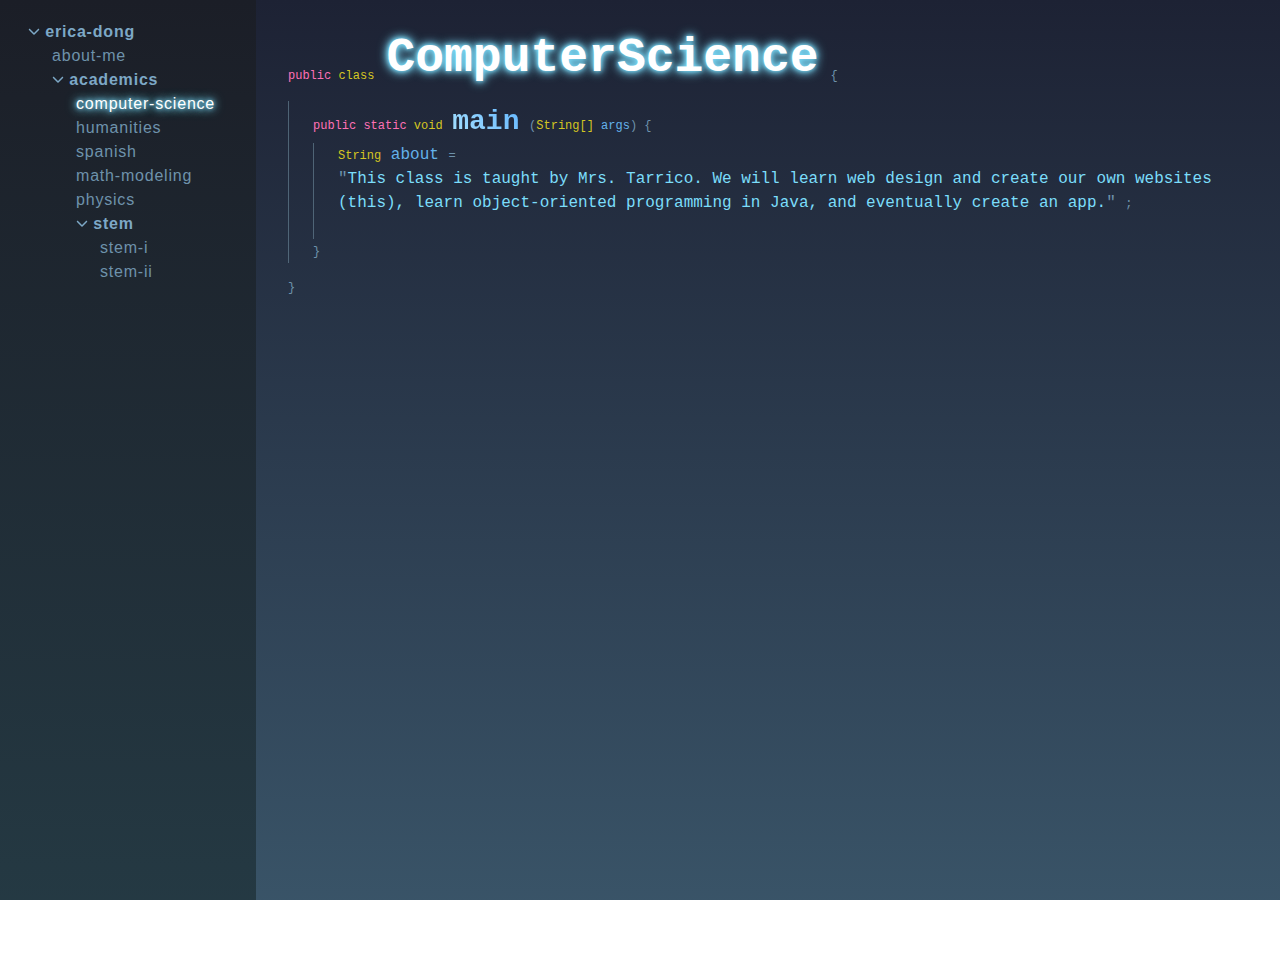
==== public/views/cs.html @ 5c512096 "Finish the whole thing (my commit discipline is immaculate)" ====
<!DOCTYPE html>
<html lang="en">
<head>
    <meta charset="UTF-8">
    <meta name="viewport" content="width=device-width, initial-scale=1.0">
    <title>CS | Erica Dong</title>
    <link rel="stylesheet" href="../styles/styles.css">
    <script src="../js/script.js" defer></script>

    <link rel="apple-touch-icon" sizes="180x180" href="../favicon_io/apple-touch-icon.png">
    <link rel="icon" type="image/png" sizes="32x32" href="../favicon_io/favicon-32x32.png">
    <link rel="icon" type="image/png" sizes="16x16" href="../favicon_io/favicon-16x16.png">
    <link rel="manifest" href="../favicon_io/site.webmanifest">
</head>
<body>
    <div class="sidebar">
        <button type="button" class="close">
            <svg xmlns="http://www.w3.org/2000/svg" viewBox="0 0 384 512"><!--! Font Awesome Free 6.4.2 by @fontawesome - https://fontawesome.com License - https://fontawesome.com/license (Commercial License) Copyright 2023 Fonticons, Inc. --><path d="M342.6 150.6c12.5-12.5 12.5-32.8 0-45.3s-32.8-12.5-45.3 0L192 210.7 86.6 105.4c-12.5-12.5-32.8-12.5-45.3 0s-12.5 32.8 0 45.3L146.7 256 41.4 361.4c-12.5 12.5-12.5 32.8 0 45.3s32.8 12.5 45.3 0L192 301.3 297.4 406.6c12.5 12.5 32.8 12.5 45.3 0s12.5-32.8 0-45.3L237.3 256 342.6 150.6z"/></svg>
        </button>
        
        <ul>
            <li class="main-header">
                <button type="button" class="link-button drop-trigger">
                    <span class="before">
                        <svg xmlns="http://www.w3.org/2000/svg" height="1em" viewBox="0 0 512 512"><!--! Font Awesome Free 6.4.2 by @fontawesome - https://fontawesome.com License - https://fontawesome.com/license (Commercial License) Copyright 2023 Fonticons, Inc. --><path d="M233.4 406.6c12.5 12.5 32.8 12.5 45.3 0l192-192c12.5-12.5 12.5-32.8 0-45.3s-32.8-12.5-45.3 0L256 338.7 86.6 169.4c-12.5-12.5-32.8-12.5-45.3 0s-12.5 32.8 0 45.3l192 192z"/></svg>
                    </span> 
                    <span>erica-dong</span>
                </button>
            </li>

            <li class="indented target">
                <ul>
                    <li>
                        <a href="../post-anim.html">
                            about-me
                        </a>
                    </li>
                    <li class="main-header">
                        <button type="button" class="link-button drop-trigger">
                            <span class="before">
                                <svg xmlns="http://www.w3.org/2000/svg" height="1em" viewBox="0 0 512 512"><!--! Font Awesome Free 6.4.2 by @fontawesome - https://fontawesome.com License - https://fontawesome.com/license (Commercial License) Copyright 2023 Fonticons, Inc. --><path d="M233.4 406.6c12.5 12.5 32.8 12.5 45.3 0l192-192c12.5-12.5 12.5-32.8 0-45.3s-32.8-12.5-45.3 0L256 338.7 86.6 169.4c-12.5-12.5-32.8-12.5-45.3 0s-12.5 32.8 0 45.3l192 192z"/></svg>
                            </span> 
                            <span>academics</span>
                        </button>
                    </li>
                    <li class="indented target">
                        <ul>
                            <li>
                                <a href="../views/cs.html" class="glow">
                                    computer-science
                                </a>
                            </li>
                            <li>
                                <a href="../views/hum.html">
                                    humanities
                                </a>
                            </li>
                            <li>
                                <a href="../views/lang.html">
                                    spanish
                                </a>
                            </li>
                            <li>
                                <a href="../views/math.html">
                                    math-modeling
                                </a>
                            </li>
                            <li>
                                <a href="../views/physics.html">
                                    physics
                                </a>
                            </li>
                            <li>
                                <ul>

                                </ul>
                            </li>

                            <li class="main-header">
                                <button type="button" class="link-button drop-trigger">
                                    <span class="before">
                                        <svg xmlns="http://www.w3.org/2000/svg" height="1em" viewBox="0 0 512 512"><!--! Font Awesome Free 6.4.2 by @fontawesome - https://fontawesome.com License - https://fontawesome.com/license (Commercial License) Copyright 2023 Fonticons, Inc. --><path d="M233.4 406.6c12.5 12.5 32.8 12.5 45.3 0l192-192c12.5-12.5 12.5-32.8 0-45.3s-32.8-12.5-45.3 0L256 338.7 86.6 169.4c-12.5-12.5-32.8-12.5-45.3 0s-12.5 32.8 0 45.3l192 192z"/></svg>
                                    </span> 
                                    <span>stem</span>
                                </button>
                            </li>
                            <li class="indented target">
                                <ul>
                                    <li>
                                        <a href="../views/stem1.html">
                                            stem-i
                                        </a>
                                    </li>
                                    <li>
                                        <a href="../views/stem2.html">
                                            stem-ii
                                        </a>
                                    </li>
                                </ul>
                            </li>
                        </ul>
                    </li>
                </ul>
                
            </li>
        </ul>
    </div>

    <div class="menu">
        <svg xmlns="http://www.w3.org/2000/svg" viewBox="0 0 448 512"><!--! Font Awesome Free 6.4.2 by @fontawesome - https://fontawesome.com License - https://fontawesome.com/license (Commercial License) Copyright 2023 Fonticons, Inc. --><path d="M0 96C0 78.3 14.3 64 32 64H416c17.7 0 32 14.3 32 32s-14.3 32-32 32H32C14.3 128 0 113.7 0 96zM0 256c0-17.7 14.3-32 32-32H416c17.7 0 32 14.3 32 32s-14.3 32-32 32H32c-17.7 0-32-14.3-32-32zM448 416c0 17.7-14.3 32-32 32H32c-17.7 0-32-14.3-32-32s14.3-32 32-32H416c17.7 0 32 14.3 32 32z"/></svg>
    </div>

    <div class="content">
        <div class="main-intro">
            <span class="small"><span class="keyword">public</span> <span class="type">class</span></span>
            <h1 class="page-heading">ComputerScience</h1>
            <span class="small">{</span>
        </div>

        <div class="indented">
            <div class="section">
                <span class="small"><span class="keyword">public static</span> <span class="type">void</span></span> <span class="section-title">main</span> <span class="small">(<span class="type">String[]</span> <span class="variable">args</span>) {</span>
                <div class="section-body indented">
                    <div class="about-me"><span class="small type">String</span> <span class="variable">about</span> <span class="small">=</span> <br> "<span class="highlight">This class is taught by Mrs. Tarrico. We will learn web design and create our own websites (this), learn object-oriented programming in Java, and eventually create an app.</span>"
                        <span class="small">;</span></div>
                </div>
                <span class="small">}</span>
            </div>
        </div>

        <div class="small">
            }
        </div>

        <div class="footer-padding">
        </div>
    </div>
</body>
</html>
---- public/styles/styles.css ----
/* TODO: media queries */

* {
    --background-color: #1d2234;
    --sidebar-color: #1b1e27;
    --main-text-color: #6e92ab;
    --faded-text-color: #6b8a9d;
    --smallest-text-color: rgba(106, 135, 154, 0.621);

    --keyword-color: rgb(254, 112, 181);
    --variable-color: #64b2ea;
    --method-color: rgb(145, 145, 237);
    --type-color: rgb(212, 197, 34);
    --highlight-color: rgb(123, 221, 250);
}

.keyword {
    color: var(--keyword-color, white);
}
.variable {
    color: var(--variable-color, white);
}
.method {
    color: var(--method-color, white);
}
.type {
    color: var(--type-color, white);
}
.highlight {
    color: var(--highlight-color, white);
}
.glow {
    color: white;
    text-shadow: var(--highlight-color, white) 0 0 0.25rem, var(--highlight-color, white) 0 0 0.5rem, var(--highlight-color, white) 0 0 0.75rem;
}

html, body {
    height: 100%;
    margin: 0;
    padding: 0;
    /* overflow-x: hidden; */
    overflow: hidden;
}

body {
    color: var(--main-text-color, white);
    display: grid;
    grid-template-columns: 1fr 4fr;
    line-height: 1.5;
    font-family: Consolas, 'Courier New', monospace;
}

/* https://developer.mozilla.org/en-US/docs/Web/CSS/CSS_media_queries/Using_media_queries */
@media screen and (max-width: 480px) {
    body {
        display: block !important;
    }
    
    .sidebar {
        display: none !important;
        position: absolute !important;
        bottom: 0;
        left: 0;
        right: 0;
        padding-right: 4rem !important;
        font-size: 1.25rem;
        z-index: 1;
    }

    .content {
        padding-top: 3rem !important;
    }

    .menu {
        display: block !important;
        position: absolute;
        top: 1.5rem;
        right: 1.5rem;
    }
    .menu svg {
        height: 1.25rem;
        width: 1.25rem;
    }

    .close {
        display: block !important;
    }
}

a {
    color: inherit;
    text-decoration: none;
    font-weight: bold;
}

ul {
    list-style-type: none;
    margin: 0;
    padding: 0;
}

img {
    width: 100%;
}

h1 {
    padding: 0;
    margin: 0;
}

svg {
    fill: currentColor;
    height: 1rem;
    width: 1rem;
}

.small {
    font-size: 0.75rem;
}

.close {
    position: absolute;
    top: 1.5rem;
    right: 1.5rem;
    display: none;
}
.close svg {
    height: 1.5rem;
    width: 1.5rem;
}

a:not(.sidebar a):hover {
    text-decoration: underline;
}

.content {
    background: linear-gradient(var(--background-color, #1E1E1E), #3b576b);
}

.menu {
    display: none;
}

.sidebar {
    display: flex;
    flex-direction: column;
    background-color: var(--sidebar-color, #252526);
    background: linear-gradient(var(--sidebar-color, #1E1E1E), #253b45);
    font-family: Arial, Helvetica, sans-serif;
    color: var(--main-text-color, lightgrey);
    padding: 1.25rem;
    position: sticky;
    top: 0;
}

.sidebar, .sidebar button {
    letter-spacing: 0.05rem;
    text-align: start;
}

.sidebar .main-header button {
    font-weight: bold;
    width: 100%;
    color: #7da8c6;
}

.sidebar a {
    font-weight: lighter;
    display: inline-block;
    width: 100%;
}
.sidebar li:not(.target):hover { 
    backdrop-filter: brightness(1.75);
}
.sidebar li:not(.indented) {
    padding-left: 0.5rem;
}

.indented {
    padding-left: 1.5rem;
}

.content .indented {
    border-left-style: solid;
    border-color: var(--smallest-text-color, gray);
    border-width: 1px;
}

.overhead {
    position: fixed;
    background-color: var(--background-color, black);
    z-index: 1;
    width: 100%;
    height: 100%;
    display: flex;
    justify-content: center;
    align-items: center;
}

.overhead img {
    transition: transform 0.1s ease-in-out;
    box-shadow: 0 0 30px 15px white;
}
.overhead img:hover {
    transform: scale(1.1);
}

.click-reminder {
    position: absolute;
    left: 50%;
    transform: translateX(-50%);
    top: 0;
    background-color: white;
    padding: 0.5rem;
    border-radius: 0 0 10px 10px;
    font-size: 0.75rem;
}

.link-button, .menu, .close {
    --webkit-appearance: none;
    background: none;
    color: inherit;
	border: none;
	font: inherit;
	cursor: pointer;
	outline: inherit;
    margin: 0;
    padding: 0;
}

.content {
    padding: 2rem;
    height: 100vh;
    overflow: auto;
}

.section-title {
    /* https://cssgradient.io/blog/css-gradient-text/ */
    font-size: 1.75rem;
    font-weight: bold;
    margin: 0.5rem 0;
    
    background: linear-gradient(45deg, #a8e2ff, #64b7ff);
    -webkit-background-clip: text;
    -webkit-text-fill-color: transparent;
}

.section-body {
    padding-bottom: 1.5rem;
}

.footer-padding {
    height: 5rem;
}

.page-heading {
    display: inline;
    font-size: 3rem;
    margin: 0 0.75rem;
    line-height: 1.1em;
    word-break: break-all;

    color: white;
    text-shadow: var(--highlight-color, white) 0 0 0.25rem, var(--highlight-color, white) 0 0 0.5rem, var(--highlight-color, white) 0 0 0.75rem;    
}

.main-intro {
    display: flex;
    align-items: end;
}

.section {
    margin-top: 1rem;
    margin-bottom: 1rem;
}

.image-container {
    display: inline-flex;
    flex-direction: column;   
    width: fit-content;
    margin: 0 auto;
    align-content: center;
}

.center-image {
    width: 90%;
    max-width: 20rem; 
    align-self: center; 
    box-shadow: white 0 0 0.30rem 0.05rem, var(--highlight-color, white) 0 0 1rem 0.5rem;
    margin: 1rem;
}

.intro-top {
    display: flex;
    gap: 2rem;
    flex-wrap: wrap-reverse;
    justify-content: stretch;
}

.intro-top .side-text {
    display: inline-block; 
    min-width: 47.5%;
}

.self-end {
    align-self: end;
}

.rounded-image {
    border-radius: 50%;
}

.drop-trigger .before svg {
    height: 0.75em;
    width: 0.75em;
}

.bubble {
    position: fixed;
    transform: translate(-50%,-50%);
    background-color: black;
    height: 1rem;
    width: 1rem;
    border-radius: 50%;
    box-shadow: 0 0 0.75rem 0.75rem black;
}
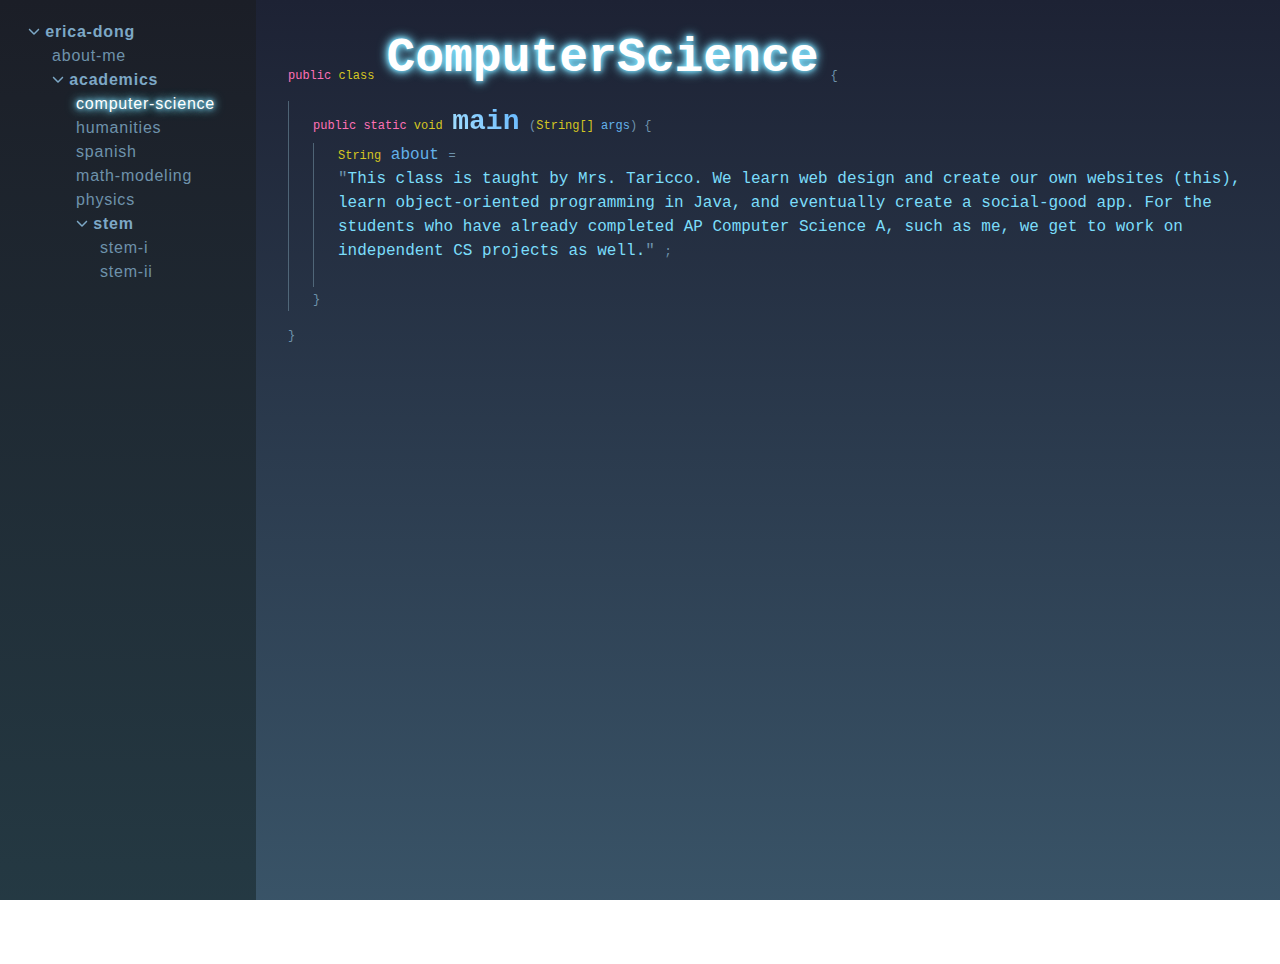
==== commit 6affce7d: "Update course descriptions" ====
--- a/public/views/cs.html
+++ b/public/views/cs.html
@@ -121,7 +121,7 @@
             <div class="section">
                 <span class="small"><span class="keyword">public static</span> <span class="type">void</span></span> <span class="section-title">main</span> <span class="small">(<span class="type">String[]</span> <span class="variable">args</span>) {</span>
                 <div class="section-body indented">
-                    <div class="about-me"><span class="small type">String</span> <span class="variable">about</span> <span class="small">=</span> <br> "<span class="highlight">This class is taught by Mrs. Tarrico. We will learn web design and create our own websites (this), learn object-oriented programming in Java, and eventually create an app.</span>"
+                    <div class="about-me"><span class="small type">String</span> <span class="variable">about</span> <span class="small">=</span> <br> "<span class="highlight">This class is taught by Mrs. Taricco. We learn web design and create our own websites (this), learn object-oriented programming in Java, and eventually create a social-good app. For the students who have already completed AP Computer Science A, such as me, we get to work on independent CS projects as well.</span>"
                         <span class="small">;</span></div>
                 </div>
                 <span class="small">}</span>
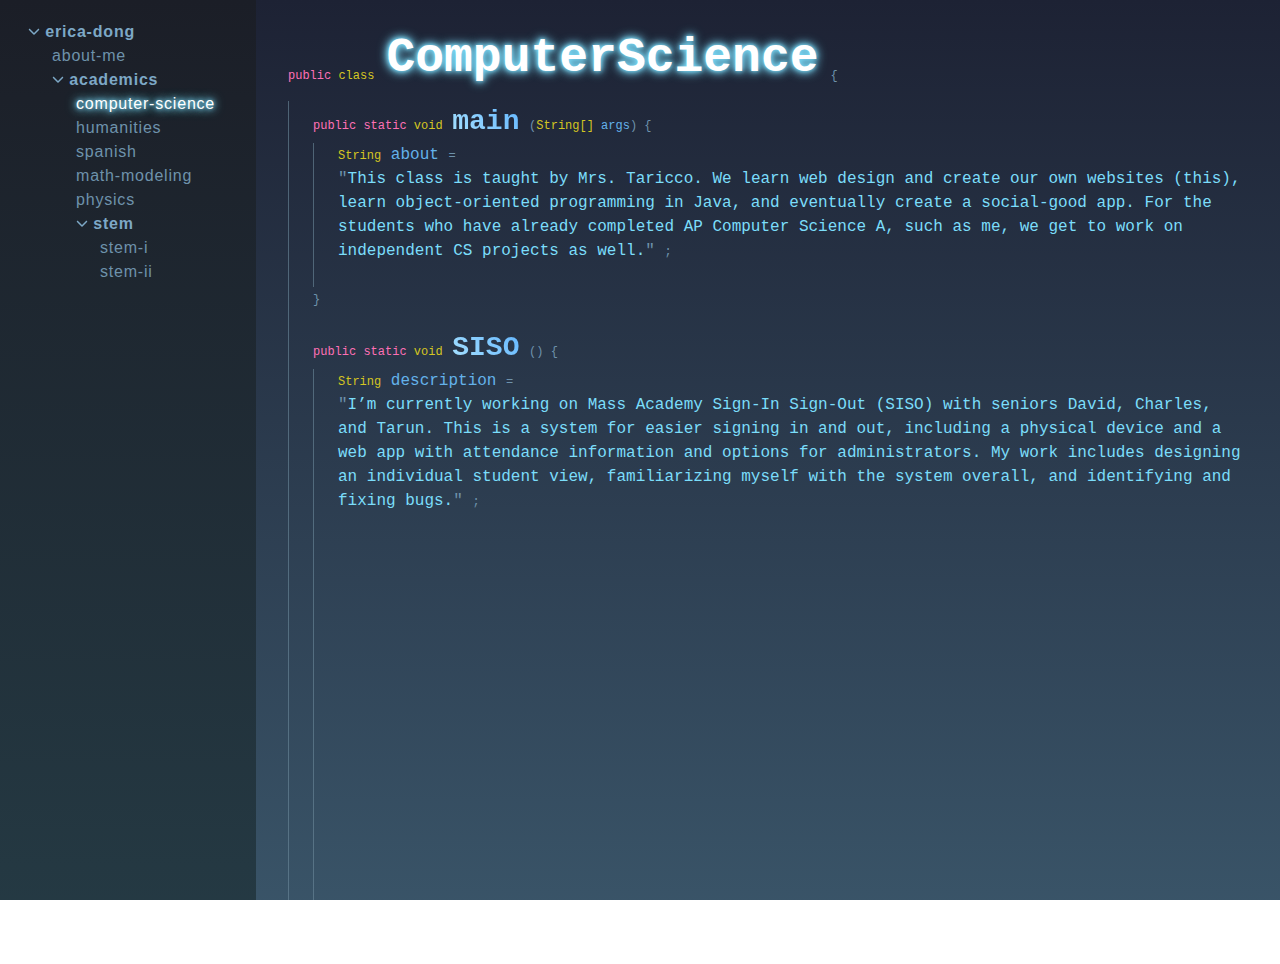
==== commit f8211be8: "update" ====
--- a/public/views/cs.html
+++ b/public/views/cs.html
@@ -126,6 +126,26 @@
                 </div>
                 <span class="small">}</span>
             </div>
+            <div class="section">
+                <span class="small"><span class="keyword">public static</span> <span class="type">void</span></span> <span class="section-title">SISO</span> <span class="small">() {</span>
+                <div class="section-body indented">
+                    <div class="about-me"><span class="small type">String</span> <span class="variable">description</span> <span class="small">=</span> <br> "<span class="highlight">I’m currently working on Mass Academy Sign-In Sign-Out (SISO) with seniors David, Charles, and Tarun. This is a system for easier signing in and out, including a physical device and a web app with attendance information and options for administrators. My work includes designing an individual student view, familiarizing myself with the system overall, and identifying and fixing bugs.</span>"
+                        <span class="small">;</span></div>
+                    
+                    <iframe src="../docs/siso.pdf"></iframe> 
+                </div>
+                <span class="small">}</span>
+            </div>
+
+            <div class="section">
+                <span class="small"><span class="keyword">public static</span> <span class="type">void</span></span> <span class="section-title">agram</span> <span class="small">() {</span>
+                <div class="section-body indented">
+                    <div class="about-me"><span class="small type">String</span> <span class="variable">description</span> <span class="small">=</span> <br> "<span class="highlight">At the beginning of the year, we had some challenge problems to complete, one of which was Agram. This problem describes a two-player card game, with the goal being to code the dealer’s behavior according to the strategy defined. This was a fun problem to start off the year with. My code is below.</span>"
+                        <span class="small">;</span></div>
+                    <iframe src="../docs/agram.pdf"></iframe> 
+                </div>
+                <span class="small">}</span>
+            </div>
         </div>
 
         <div class="small">
--- a/public/styles/styles.css
+++ b/public/styles/styles.css
@@ -323,4 +323,11 @@
     width: 1rem;
     border-radius: 50%;
     box-shadow: 0 0 0.75rem 0.75rem black;
+}
+
+iframe {
+    width: 100%;
+    height: 30rem;
+    border-style: none;
+    margin-top: 1rem;
 }